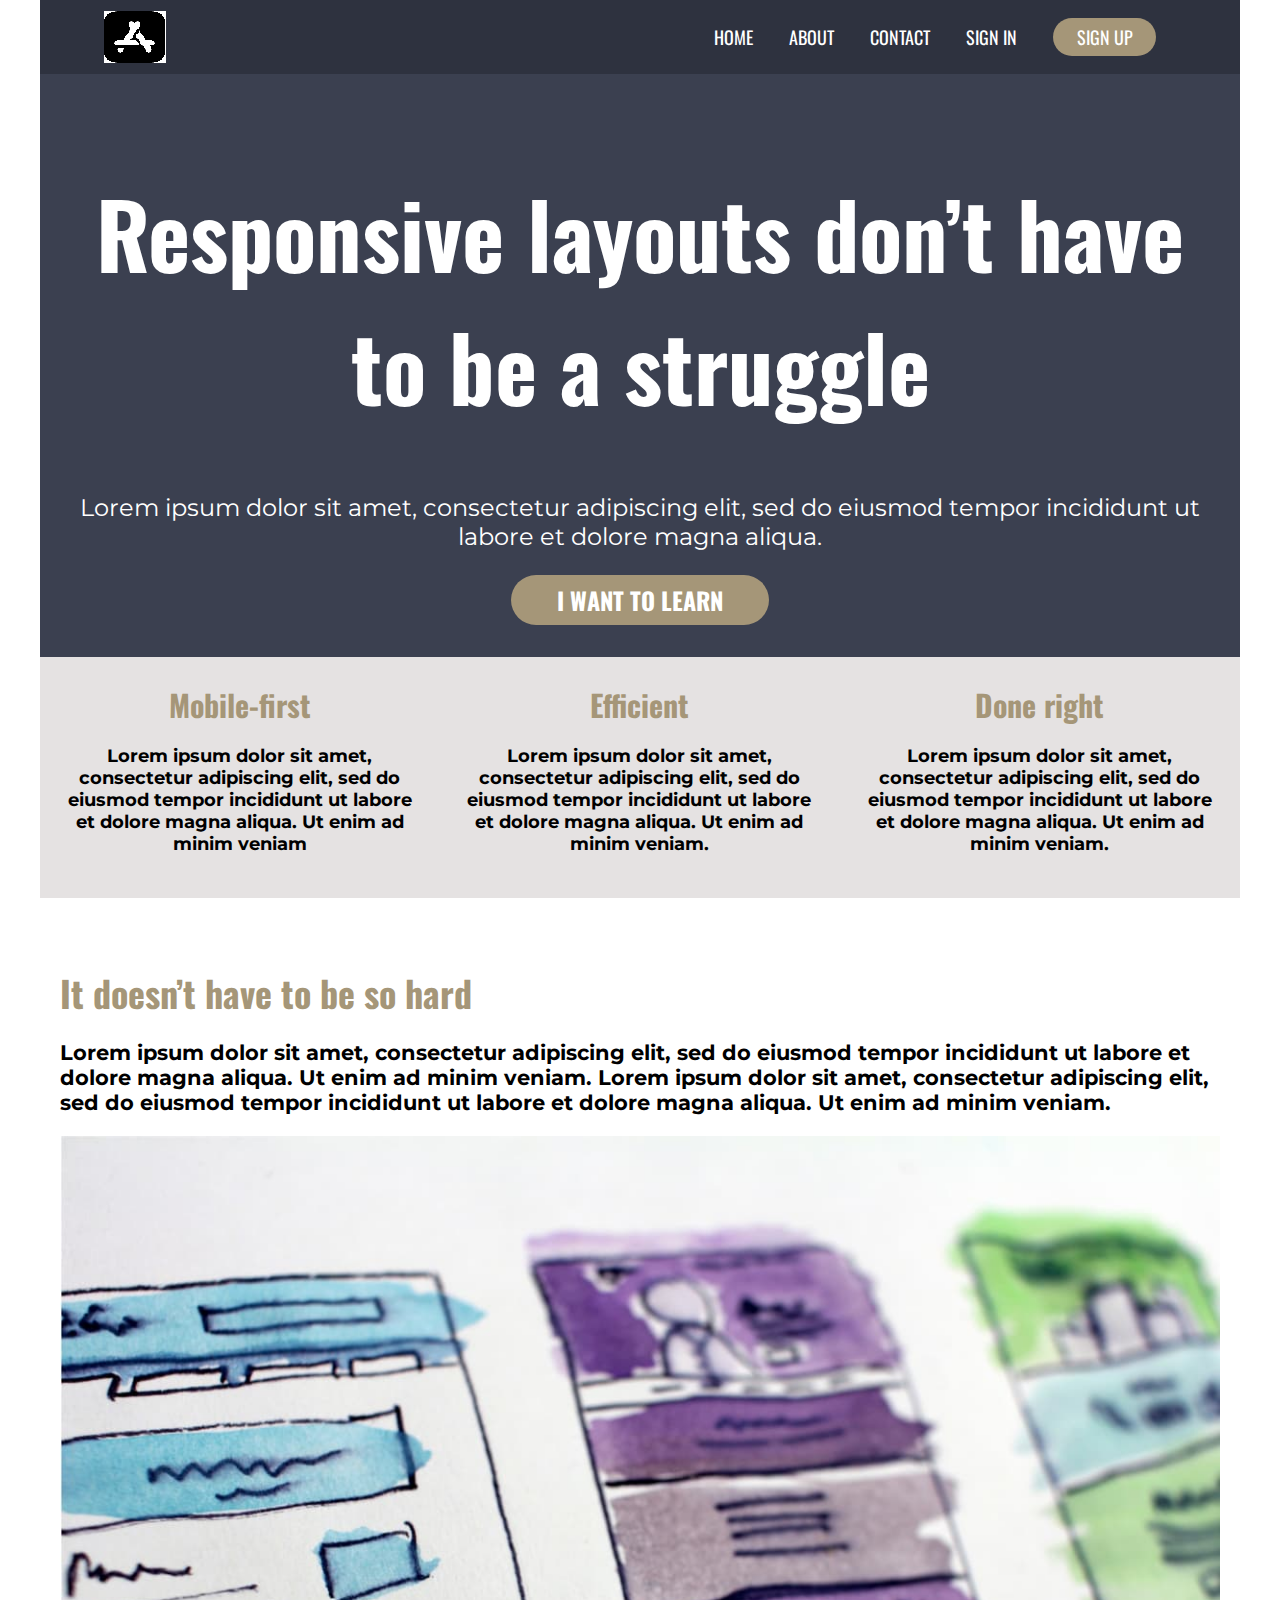
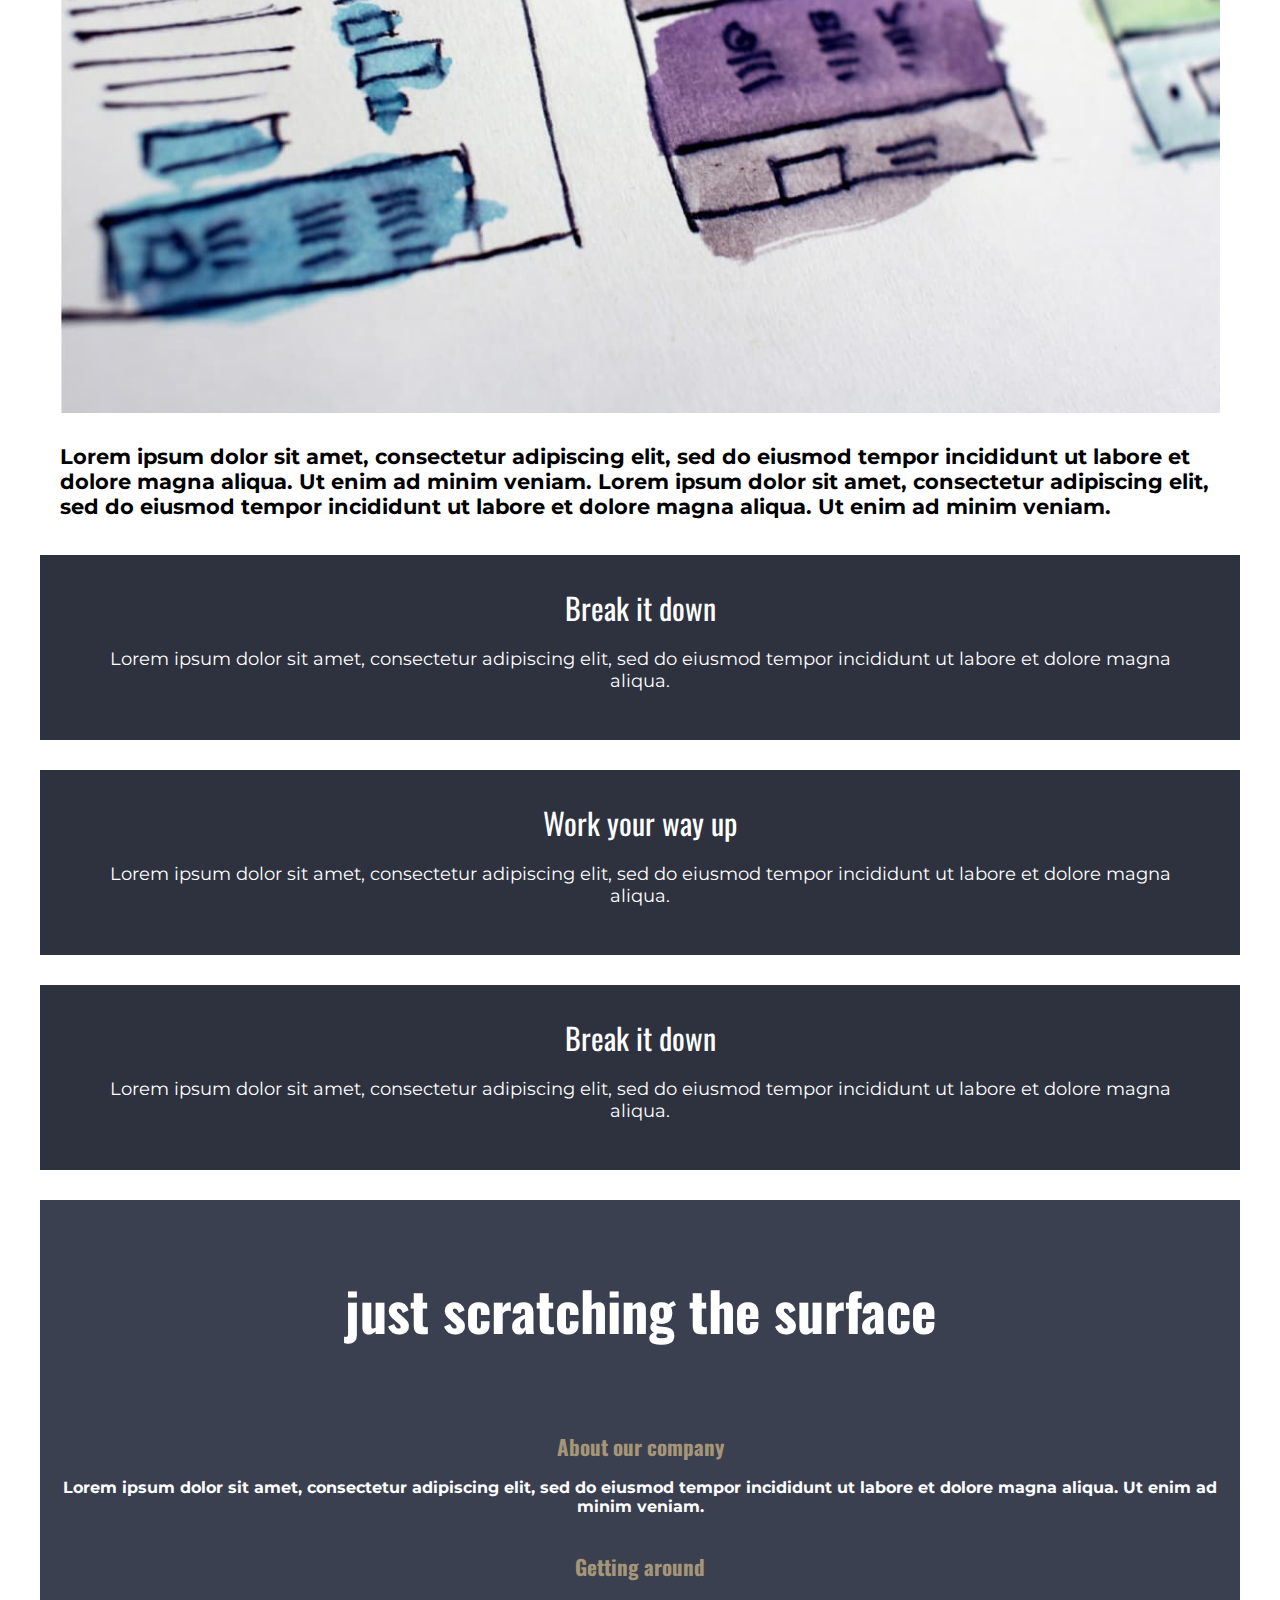
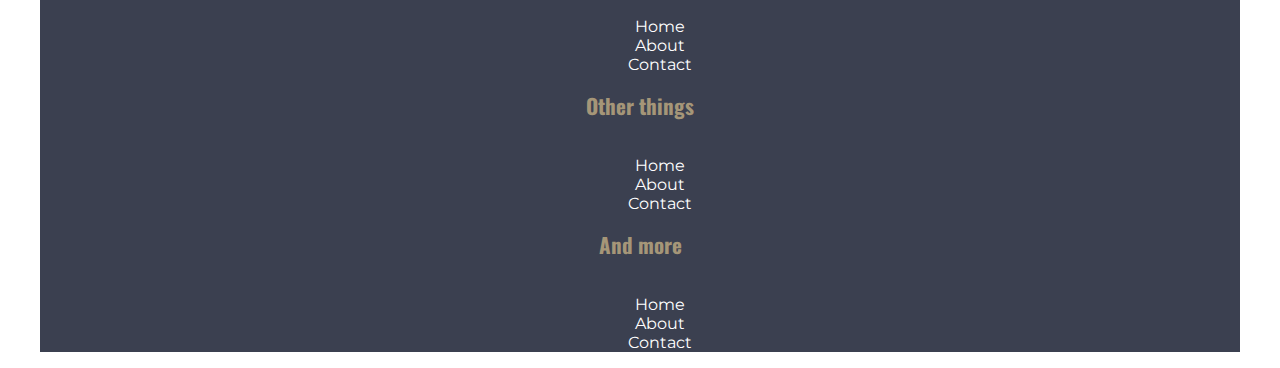
==== final-website/index.html @ a0a18062 "almost done simple web structure" ====
<!DOCTYPE html>
<html lang="en">
<head>
    <meta charset="UTF-8">
    <meta http-equiv="X-UA-Compatible" content="IE=edge">
    <meta name="viewport" content="width=device-width, initial-scale=1.0">
    <link rel="stylesheet" href="styles.css">
    <link href="https://fonts.googleapis.com/css2?family=Montserrat&family=Oswald:wght@700&display=swap" rel="stylesheet">
    <title>Hello</title>
</head>
<header>
    <div class="container">
        <nav class="nav">
            <img class="logo" src="app-store.png" alt="">
            <ul class="nav__list nav__list--primary">
                <li class="nav__item"><a href="#" class="nav__link">Home</a></li>
                <li class="nav__item"><a href="#" class="nav__link">About</a></li>
                <li class="nav__item"><a href="#" class="nav__link">Contact</a></li>
                <li class="nav__item"><a href="#" class="nav__link">Sign In</a></li>
                <li class="nav__item"><a href="#" class="nav__link nav__link--button">Sign up</a></li>
            </ul>
        </nav>
    </div>
</header>
<body>
    <section class="container">
        <div class="section1">    
            <h1 class="txt">Responsive
                layouts don’t have to be a
                struggle</h1>
                
            <p class="small-txt">Lorem ipsum dolor sit amet, consectetur
                adipiscing elit, sed do eiusmod tempor
                incididunt ut labore et dolore magna aliqua. </p>
                <a href="#" class="btn">I want to learn</a>
        </div>
    
    <section class="section2">
        <h2 class="sub-title">Mobile-first
            <p class="text1">Lorem ipsum dolor sit amet,
                consectetur adipiscing elit, sed do
                eiusmod tempor incididunt ut
                labore et dolore magna aliqua. Ut
                enim ad minim veniam</p>
        </h2>
        <h2 class="sub-title">Efficient
            <p class="text1">Lorem ipsum dolor sit amet,
                consectetur adipiscing elit, sed do
                eiusmod tempor incididunt ut
                labore et dolore magna aliqua. Ut
                enim ad minim veniam.</p>
        </h2>
        <h2 class="sub-title">Done right
            <p class="text1">Lorem ipsum dolor sit amet,
                consectetur adipiscing elit, sed do
                eiusmod tempor incididunt ut
                labore et dolore magna aliqua. Ut
                enim ad minim veniam.</p>
        </h2>
    </section>
    <section class="section3">
        <h3 class="sub-title2">It doesn’t have to be so hard
            <p class="text2">Lorem ipsum dolor sit amet, consectetur adipiscing elit, sed do
                eiusmod tempor incididunt ut labore et dolore magna aliqua. Ut
                enim ad minim veniam. Lorem ipsum dolor sit amet, consectetur
                adipiscing elit, sed do eiusmod tempor incididunt ut labore et
                dolore magna aliqua. Ut enim ad minim veniam.</p>
            <img src="the-image.jpg" alt="xxx">
            <p class="text2">Lorem ipsum dolor sit amet, consectetur adipiscing elit, sed do
                eiusmod tempor incididunt ut labore et dolore magna aliqua. Ut
                enim ad minim veniam. Lorem ipsum dolor sit amet, consectetur
                adipiscing elit, sed do eiusmod tempor incididunt ut labore et
                dolore magna aliqua. Ut enim ad minim veniam.
                </p>
        </h3>
    </section>
    <section class="section4">
        <div class="h4">Break it down
            <p class="text3">Lorem ipsum dolor sit amet,
                consectetur adipiscing elit, sed do
                eiusmod tempor incididunt ut
                labore et dolore magna aliqua.</p>
        </div>
        <div class="h4">Work your way up
            <p class="text3">Lorem ipsum dolor sit amet,
                consectetur adipiscing elit, sed do
                eiusmod tempor incididunt ut
                labore et dolore magna aliqua.
                </p>
        </div>
        <div class="h4">Break it down
            <p class="text3">Lorem ipsum dolor sit amet,
                consectetur adipiscing elit, sed do
                eiusmod tempor incididunt ut
                labore et dolore magna aliqua.</p>
        </div>
    </section>
    <div class=pre-section>
        <h4 class=pre-header>just scratching the surface</h4>
        <section class="section5">
            <h5>About our company
                <p class="text4">Lorem ipsum dolor sit amet, consectetur adipiscing
                    elit, sed do eiusmod tempor incididunt ut labore et
                    dolore magna aliqua. Ut enim ad minim veniam.</p>
            </h5>
            <h5>Getting around</h5>
                <ul>
                        <li><a href="#" class="btn2">Home</a></li>
                        <li><a href="#" class="btn2">About</a></li>
                        <li><a href="#" class="btn2">Contact</a></li>
                </ul>
            <h5>Other things</h5>
                <ul>
                    <li><a href="#" class="btn2">Home</a></li>
                    <li><a href="#" class="btn2">About</a></li>
                    <li><a href="#" class="btn2">Contact</a></li>
                </ul>
            <h5 >And more</h5>
                <ul>
                    <li><a href="#" class="btn2">Home</a></li>
                    <li><a href="#" class="btn2">About</a></li>
                    <li><a href="#" class="btn2">Contact</a></li>
                </ul>
            
        </section>
    </div>
    
</body>
</html>
---- final-website/styles.css ----
* ::before,
::after {
  box-sizing: border-box;
}

/* font-family: 'Montserrat', sans-serif;
font-family: 'Oswald', sans-serif; */

body {
  margin: 0;
}

.container {
  max-width: 1200px;
  margin: 0 auto;
  /* border: 1px solid green; */
  position: relative;
  text-align: center;
}

.nav {
  padding: 0.5em 0;
  background: #2e323f;
  display: flex;
  align-items: center;
  justify-content: space-between;
}

.nav__list {
  display: flex;
  margin-right: 3em;
}

.nav__item {
  list-style: none;
  margin-right: 2em;
  color: white;
  font-family: "Oswald", sans-serif;
  font-size: 18px;
}

.nav__link {
  color: #fff;
  text-decoration: none;
  text-transform: uppercase;
}

.nav__link--button {
  background: #a59678;
  padding: 0.35em 1.3em;
  border-radius: 100px;
}

.nav__link:hover {
  opacity: 0.75;
}

img {
  max-width: 100%;
}

.logo {
  margin-left: 4em;
}

.section1 {
  background: #3b4050;
  padding: 2em;
}

.btn {
  font-family: "Oswald", sans-serif;
  font-size: 24px;
  display: inline-block;
  text-decoration: none;
  text-transform: uppercase;
  color: #ffffff;
  font-weight: 900;
  background-color: #a59678;
  padding: 0.3em 1.9em 0.3em 1.9em;
  border-radius: 100px;
}

.txt {
  font-family: "Oswald", sans-serif;
  font-size: 90px;
  color: white;
}

.txt-secondary {
  font-family: "Oswald", sans-serif;
  font-size: 90px;
  color: #a59678;
}

.section2 {
  display: flex;
  text-align: center;
  background: rgb(229, 226, 226);
}

.sub-title {
  font-family: "Oswald", sans-serif;
  font-size: 30px;
  color: #a59678;
  margin-left: 20px;
  margin-right: 20px;
}

.text1 {
  font-family: "Montserrat", sans-serif;
  font-size: 18px;
  color: black;
}

.small-txt {
  font-family: "Montserrat", sans-serif;
  font-size: 24px;
  color: #ffff;
}

.section3 {
  text-align: left;
  padding-top: 2em;
}

.sub-title2 {
  font-family: "Oswald", sans-serif;
  font-size: 36px;
  color: #a59678;
  margin-left: 20px;
  margin-right: 20px;
}

.text2 {
  font-family: "Montserrat", sans-serif;
  font-size: 21px;
  color: black;
}

.h4 {
  font-family: "Oswald", sans-serif;
  font-size: 30px;
  text-align: center;
  background: #2e323f;
  color: #ffffff;
  padding-top: 1em;
  padding-bottom: 1em;
  margin-bottom: 1em;
}

.text3 {
  font-family: "Montserrat", sans-serif;
  font-size: 18px;
  margin-left: 50px;
  margin-right: 50px;
}

.pre-section {
  background: #3b4050;
  padding-top: 1em;
}

.section4 {
  /* display: flex; */
  align-items: center;
}

.section5 {
  /* display: flex; */
}

ul {
  list-style: none;
  text-decoration: none;
}

li {
  list-style: none;
  text-decoration: none;
}

h5 {
  font-family: "Oswald", sans-serif;
  font-size: 21px;
  color: #a59678;
  margin-top: 0;
}

.pre-header {
  font-family: "Oswald", sans-serif;
  font-size: 54px;
  color: #ffffff;
  margin-top: 1em;
  margin-bottom: 1.5em;
}

.title2 {
  display: center;
}

.text4 {
  font-family: "Montserrat", sans-serif;
  font-size: 16px;
  color: #ffffff;
}

.btn2 {
  font-family: "Montserrat", sans-serif;
  font-size: 16px;
  color: #ffff;
  text-decoration: none;
}

@media (max-width: 700px) {
}
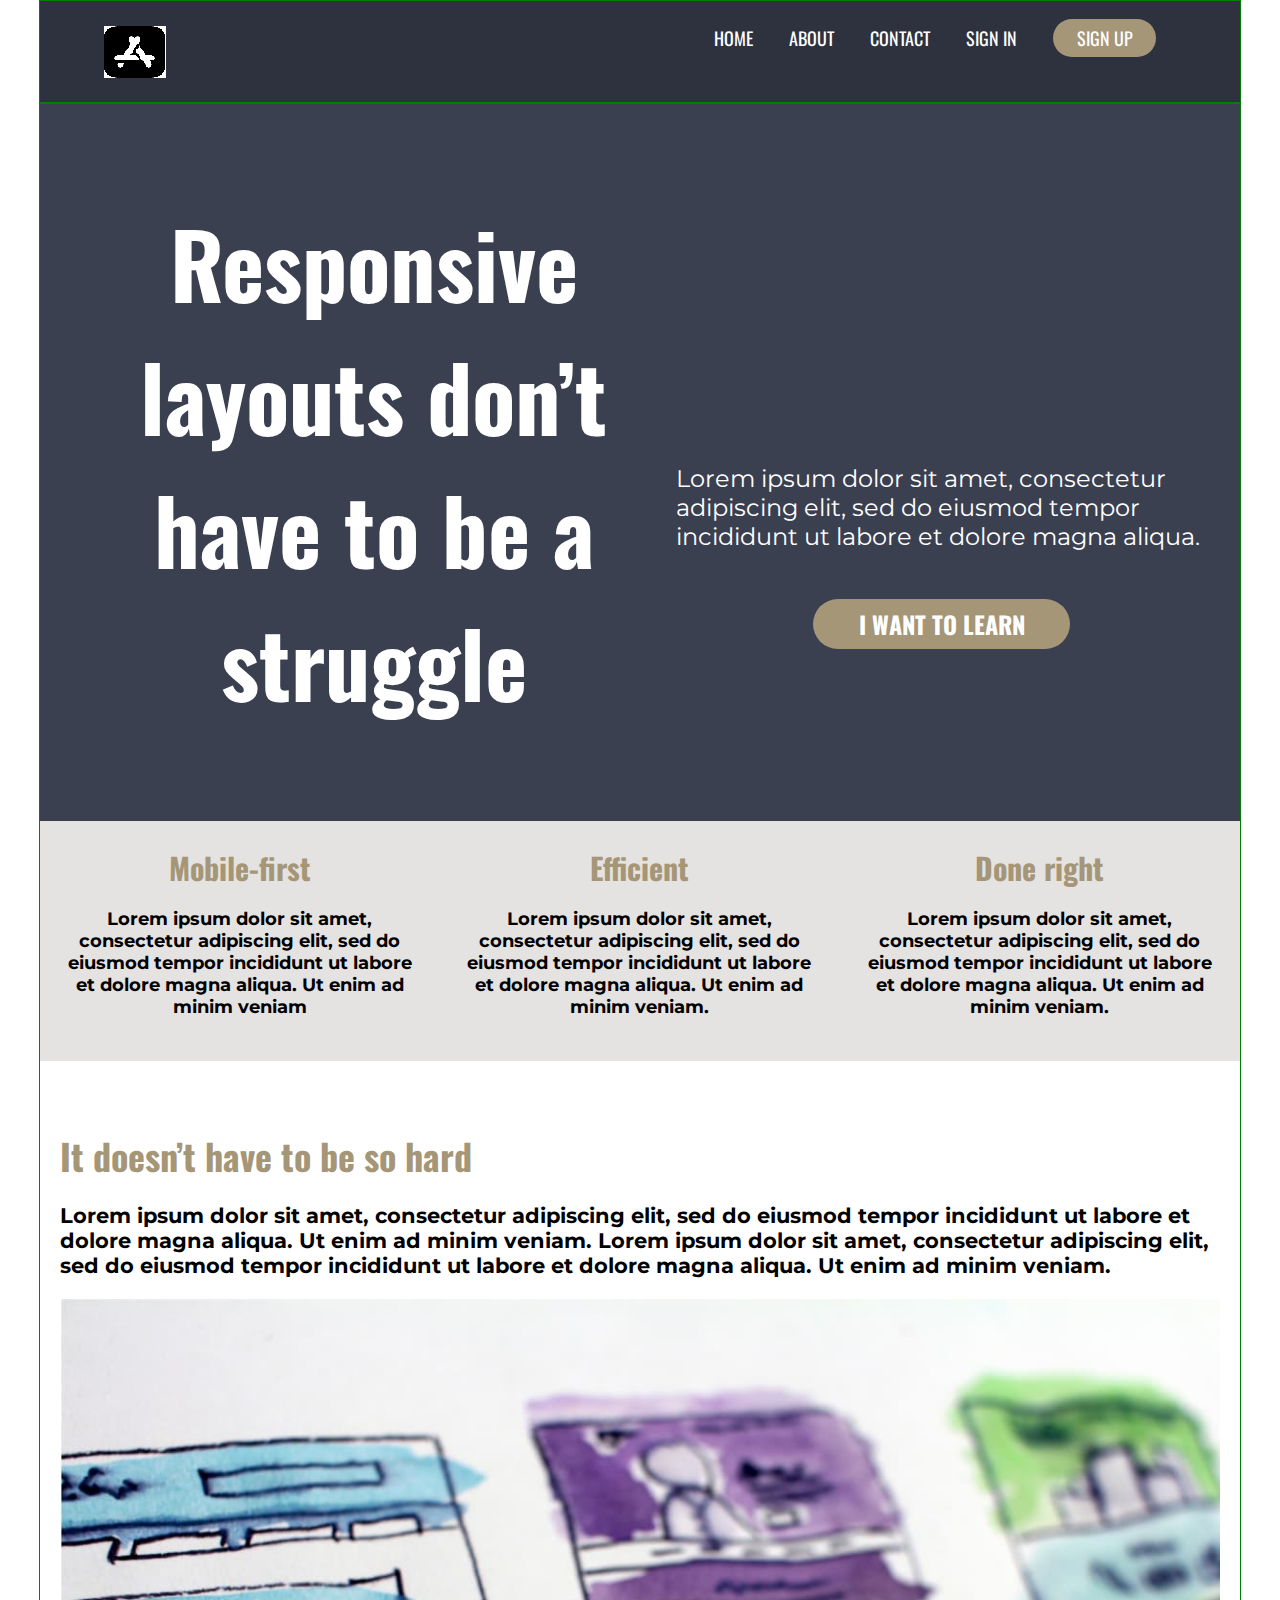
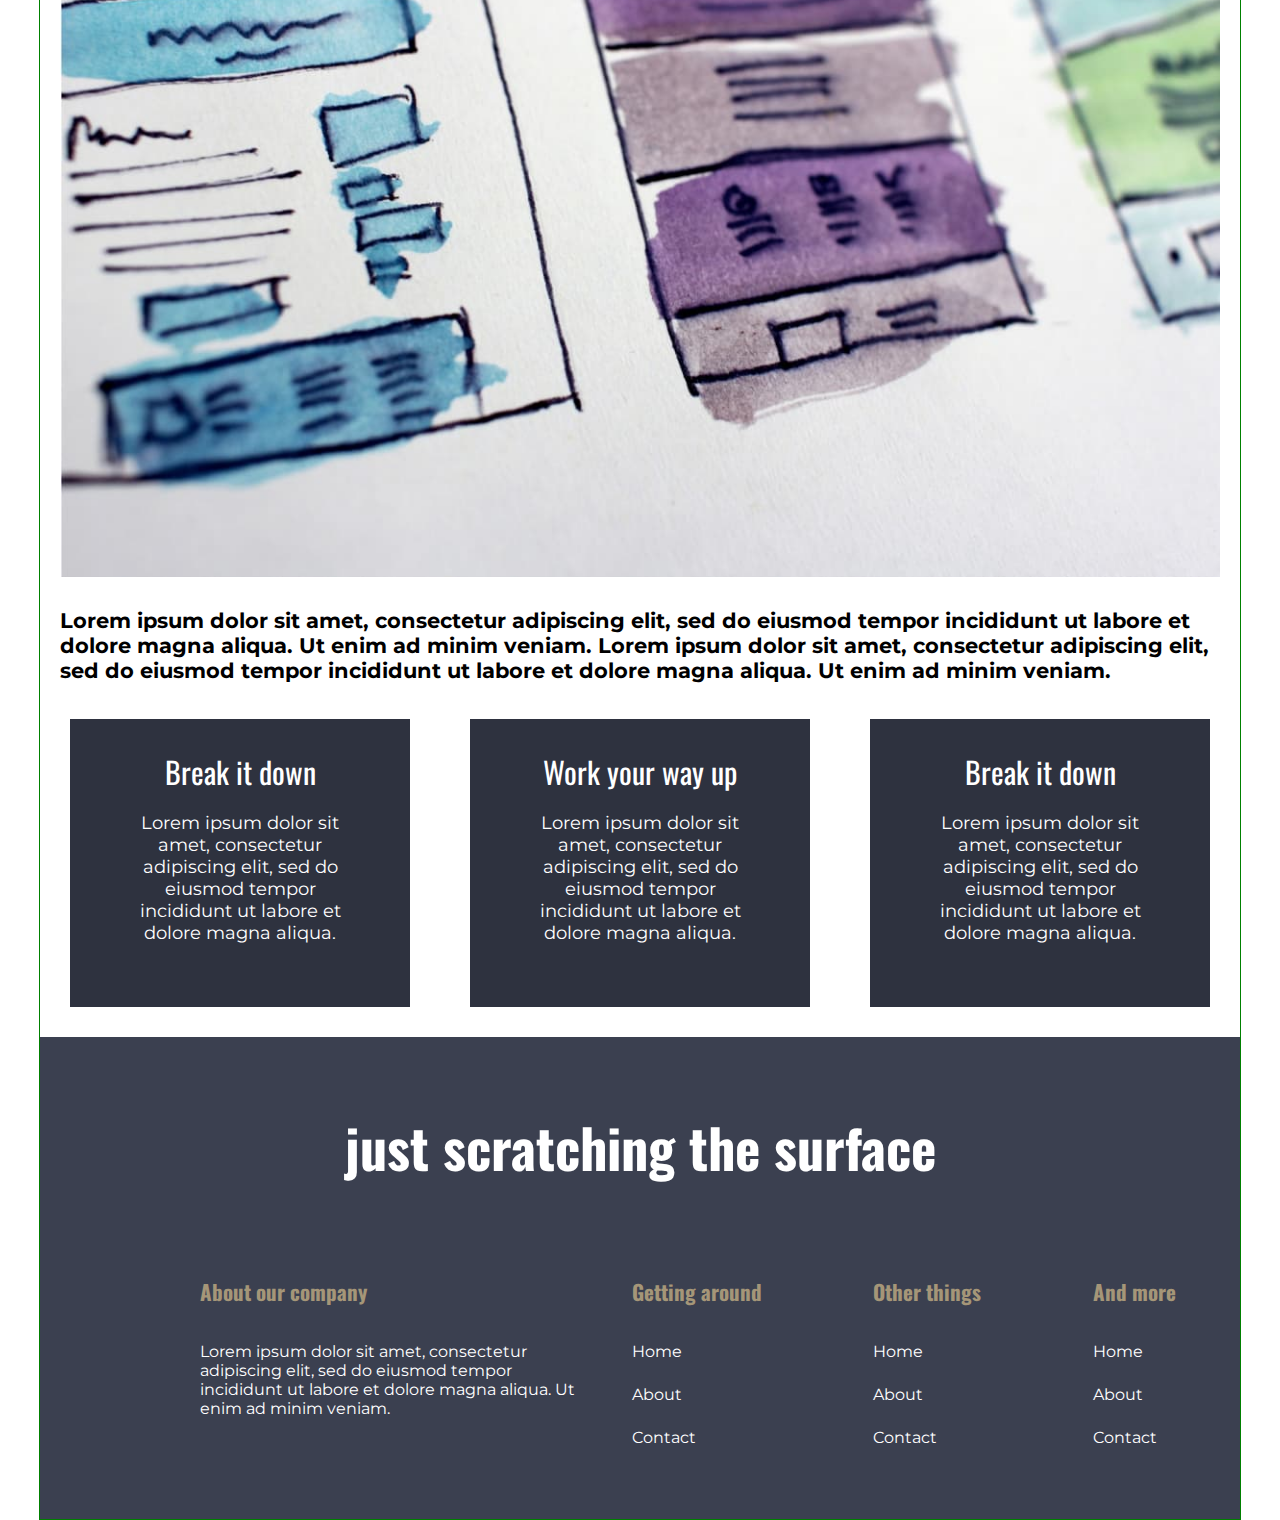
==== commit 5ccfbc25: "added @media and few updates" ====
--- a/final-website/index.html
+++ b/final-website/index.html
@@ -12,7 +12,7 @@
     <div class="container">
         <nav class="nav">
             <img class="logo" src="app-store.png" alt="">
-            <ul class="nav__list nav__list--primary">
+            <ul class="nav__list">
                 <li class="nav__item"><a href="#" class="nav__link">Home</a></li>
                 <li class="nav__item"><a href="#" class="nav__link">About</a></li>
                 <li class="nav__item"><a href="#" class="nav__link">Contact</a></li>
@@ -28,11 +28,12 @@
             <h1 class="txt">Responsive
                 layouts don’t have to be a
                 struggle</h1>
-                
-            <p class="small-txt">Lorem ipsum dolor sit amet, consectetur
-                adipiscing elit, sed do eiusmod tempor
-                incididunt ut labore et dolore magna aliqua. </p>
-                <a href="#" class="btn">I want to learn</a>
+            <div class="flex">   
+                <p class="small-txt">Lorem ipsum dolor sit amet, consectetur
+                    adipiscing elit, sed do eiusmod tempor
+                    incididunt ut labore et dolore magna aliqua.</p> 
+                    <a href="#" class="btn">I want to learn</a> 
+            </div>  
         </div>
     
     <section class="section2">
@@ -75,6 +76,7 @@
         </h3>
     </section>
     <section class="section4">
+
         <div class="h4">Break it down
             <p class="text3">Lorem ipsum dolor sit amet,
                 consectetur adipiscing elit, sed do
@@ -95,35 +97,43 @@
                 labore et dolore magna aliqua.</p>
         </div>
     </section>
+    
     <div class=pre-section>
         <h4 class=pre-header>just scratching the surface</h4>
-        <section class="section5">
-            <h5>About our company
-                <p class="text4">Lorem ipsum dolor sit amet, consectetur adipiscing
-                    elit, sed do eiusmod tempor incididunt ut labore et
-                    dolore magna aliqua. Ut enim ad minim veniam.</p>
-            </h5>
-            <h5>Getting around</h5>
-                <ul>
-                        <li><a href="#" class="btn2">Home</a></li>
-                        <li><a href="#" class="btn2">About</a></li>
-                        <li><a href="#" class="btn2">Contact</a></li>
-                </ul>
-            <h5>Other things</h5>
-                <ul>
-                    <li><a href="#" class="btn2">Home</a></li>
-                    <li><a href="#" class="btn2">About</a></li>
-                    <li><a href="#" class="btn2">Contact</a></li>
-                </ul>
-            <h5 >And more</h5>
-                <ul>
-                    <li><a href="#" class="btn2">Home</a></li>
-                    <li><a href="#" class="btn2">About</a></li>
-                    <li><a href="#" class="btn2">Contact</a></li>
-                </ul>
-            
-        </section>
+            <div class="nav-link">
+                <div class="col-special">
+                    <h5>About our company</h5>
+                        <p class="text4">Lorem ipsum dolor sit amet, consectetur adipiscing
+                            elit, sed do eiusmod tempor incididunt ut labore et
+                            dolore magna aliqua. Ut enim ad minim veniam.</p>
+                </div>
+                <div class="col">    
+                    <h5>Getting around</h5>
+                        <ul>
+                            <li><a href="#" class="btn2">Home</a></li>
+                            <li><a href="#" class="btn2">About</a></li>
+                            <li><a href="#" class="btn2">Contact</a></li>
+                        </ul>
+                </div>
+                <div class="col">
+                    <h5>Other things</h5>
+                        <ul>
+                            <li><a href="#" class="btn2">Home</a></li>
+                            <li><a href="#" class="btn2">About</a></li>
+                            <li><a href="#" class="btn2">Contact</a></li>
+                        </ul>
+                </div>
+                <div class="col">
+                    <h5>And more</h5>
+                        <ul>
+                            <li><a href="#" class="btn2">Home</a></li>
+                            <li><a href="#" class="btn2">About</a></li>
+                            <li><a href="#" class="btn2">Contact</a></li>
+                        </ul>
+                </div>
+            </div>
     </div>
-    
+    </section>
+    <script src="js-web.js"></script>
 </body>
 </html>--- a/final-website/styles.css
+++ b/final-website/styles.css
@@ -8,13 +8,14 @@
 
 body {
   margin: 0;
+  box-sizing: border-box;
 }
 
 .container {
   max-width: 1200px;
   margin: 0 auto;
-  /* border: 1px solid green; */
-  position: relative;
+  border: 1px solid green;
+
   text-align: center;
 }
 
@@ -68,6 +69,10 @@
   padding: 2em;
 }
 
+.flex {
+  margin-top: 0;
+}
+
 .btn {
   font-family: "Oswald", sans-serif;
   font-size: 24px;
@@ -147,6 +152,8 @@
   padding-top: 1em;
   padding-bottom: 1em;
   margin-bottom: 1em;
+  margin-left: 1em;
+  margin-right: 1em;
 }
 
 .text3 {
@@ -159,32 +166,34 @@
 .pre-section {
   background: #3b4050;
   padding-top: 1em;
+  padding-bottom: 3em;
 }
 
 .section4 {
-  /* display: flex; */
-  align-items: center;
+  display: inline;
 }
 
 .section5 {
-  /* display: flex; */
+  display: flex;
 }
 
 ul {
   list-style: none;
   text-decoration: none;
+  padding: 0;
 }
 
 li {
   list-style: none;
   text-decoration: none;
+  text-align: initial;
+  margin-bottom: 1.5em;
 }
 
 h5 {
   font-family: "Oswald", sans-serif;
   font-size: 21px;
   color: #a59678;
-  margin-top: 0;
 }
 
 .pre-header {
@@ -192,11 +201,23 @@
   font-size: 54px;
   color: #ffffff;
   margin-top: 1em;
-  margin-bottom: 1.5em;
-}
-
-.title2 {
-  display: center;
+  margin-bottom: 1em;
+}
+
+.nav-link {
+  display: flex;
+  justify-content: space-between;
+}
+
+.col-special {
+  text-align: left;
+  width: 32%;
+  margin-left: 10em;
+}
+.col {
+  justify-content: flex-start;
+  text-align: center;
+  margin-right: 4em;
 }
 
 .text4 {
@@ -212,5 +233,56 @@
   text-decoration: none;
 }
 
-@media (max-width: 700px) {
-}
+@media (max-width: 800px) {
+  .nav-link {
+    flex-direction: column;
+  }
+
+  .col-special {
+    text-align: center;
+  }
+
+  .col {
+    margin-left: 0;
+  }
+
+  li {
+    text-align: center;
+  }
+}
+
+@media (min-width: 800px) {
+  .nav__list {
+    margin-left: 0;
+  }
+
+  .section1 {
+    display: flex;
+  }
+
+  .flex {
+    margin-top: 19em;
+  }
+
+  .small-txt {
+    margin-bottom: 2em;
+    text-align: left;
+  }
+
+  .btn {
+    text-align: left;
+  }
+
+  .section4 {
+    display: flex;
+  }
+
+  .h4 {
+    padding-bottom: 1.5em;
+  }
+
+  /* .section5 {
+    display: flex;
+    margin: 0 auto;
+  } */
+}
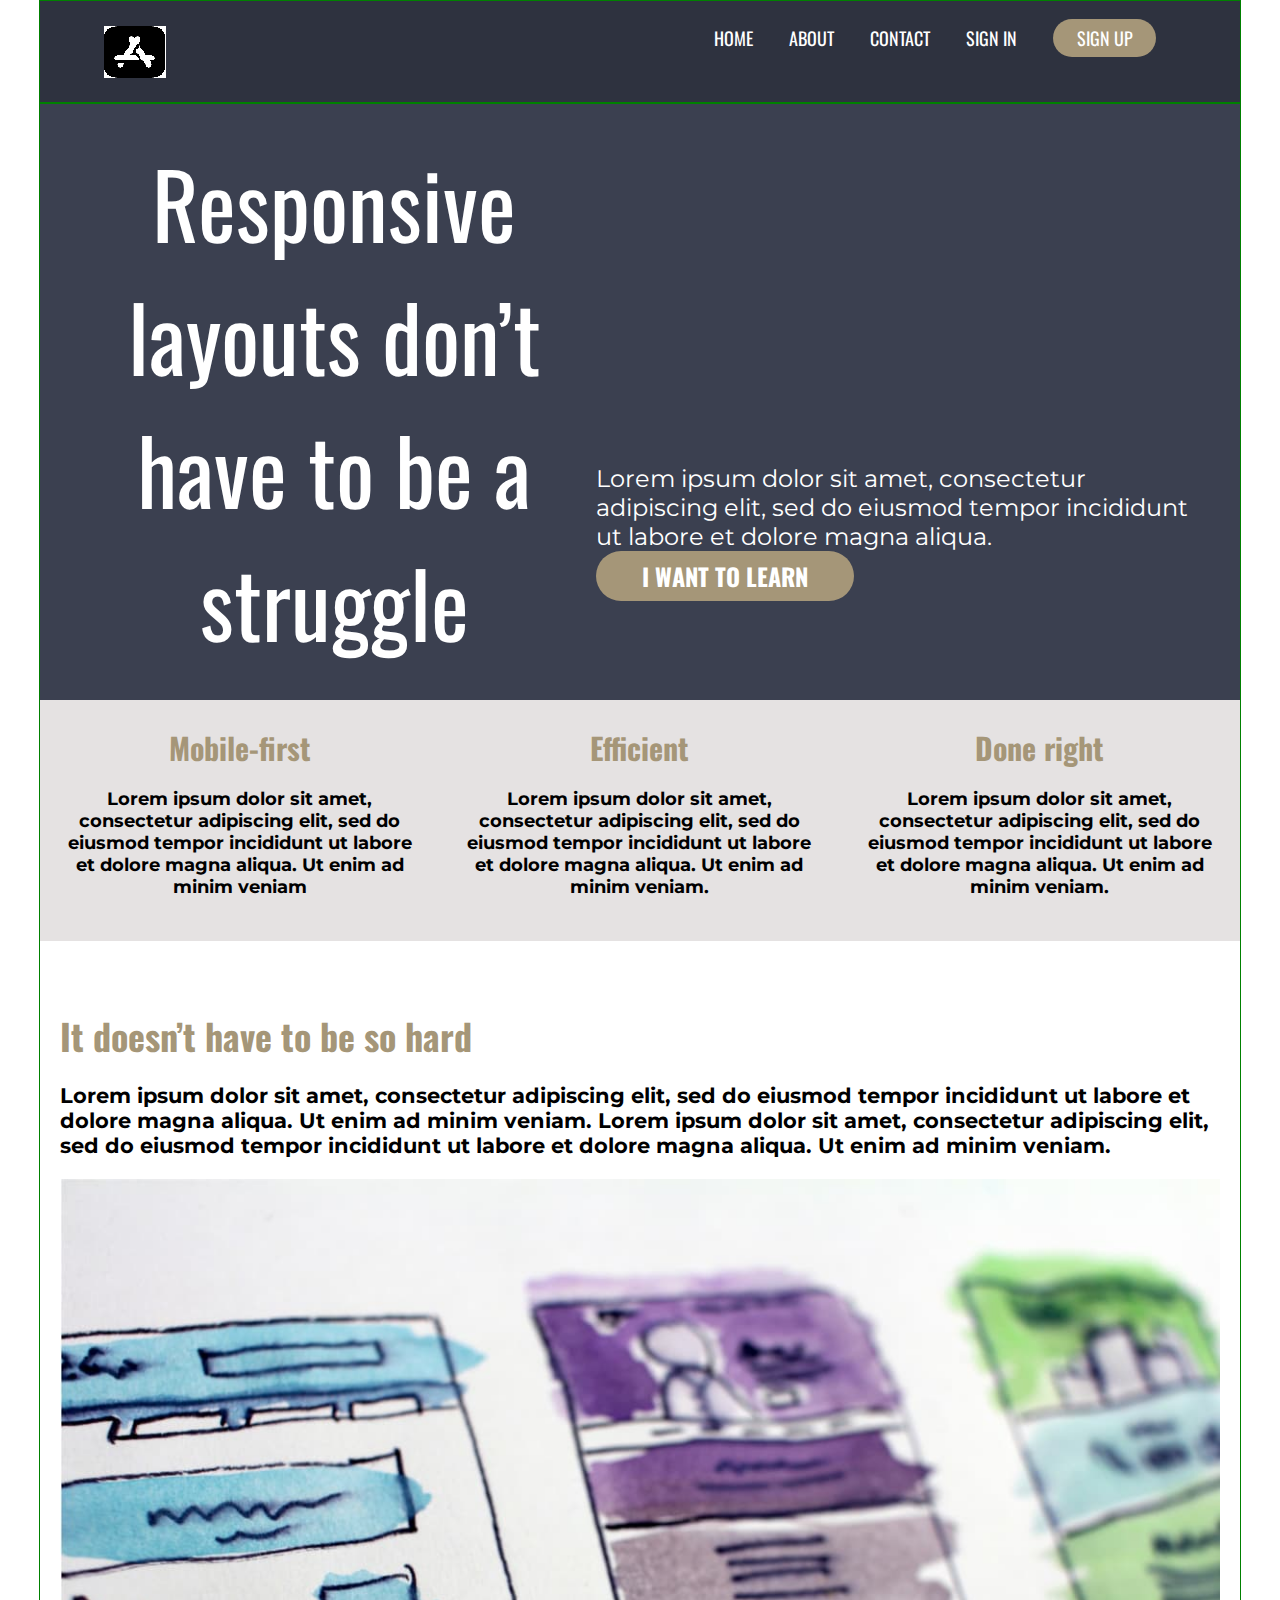
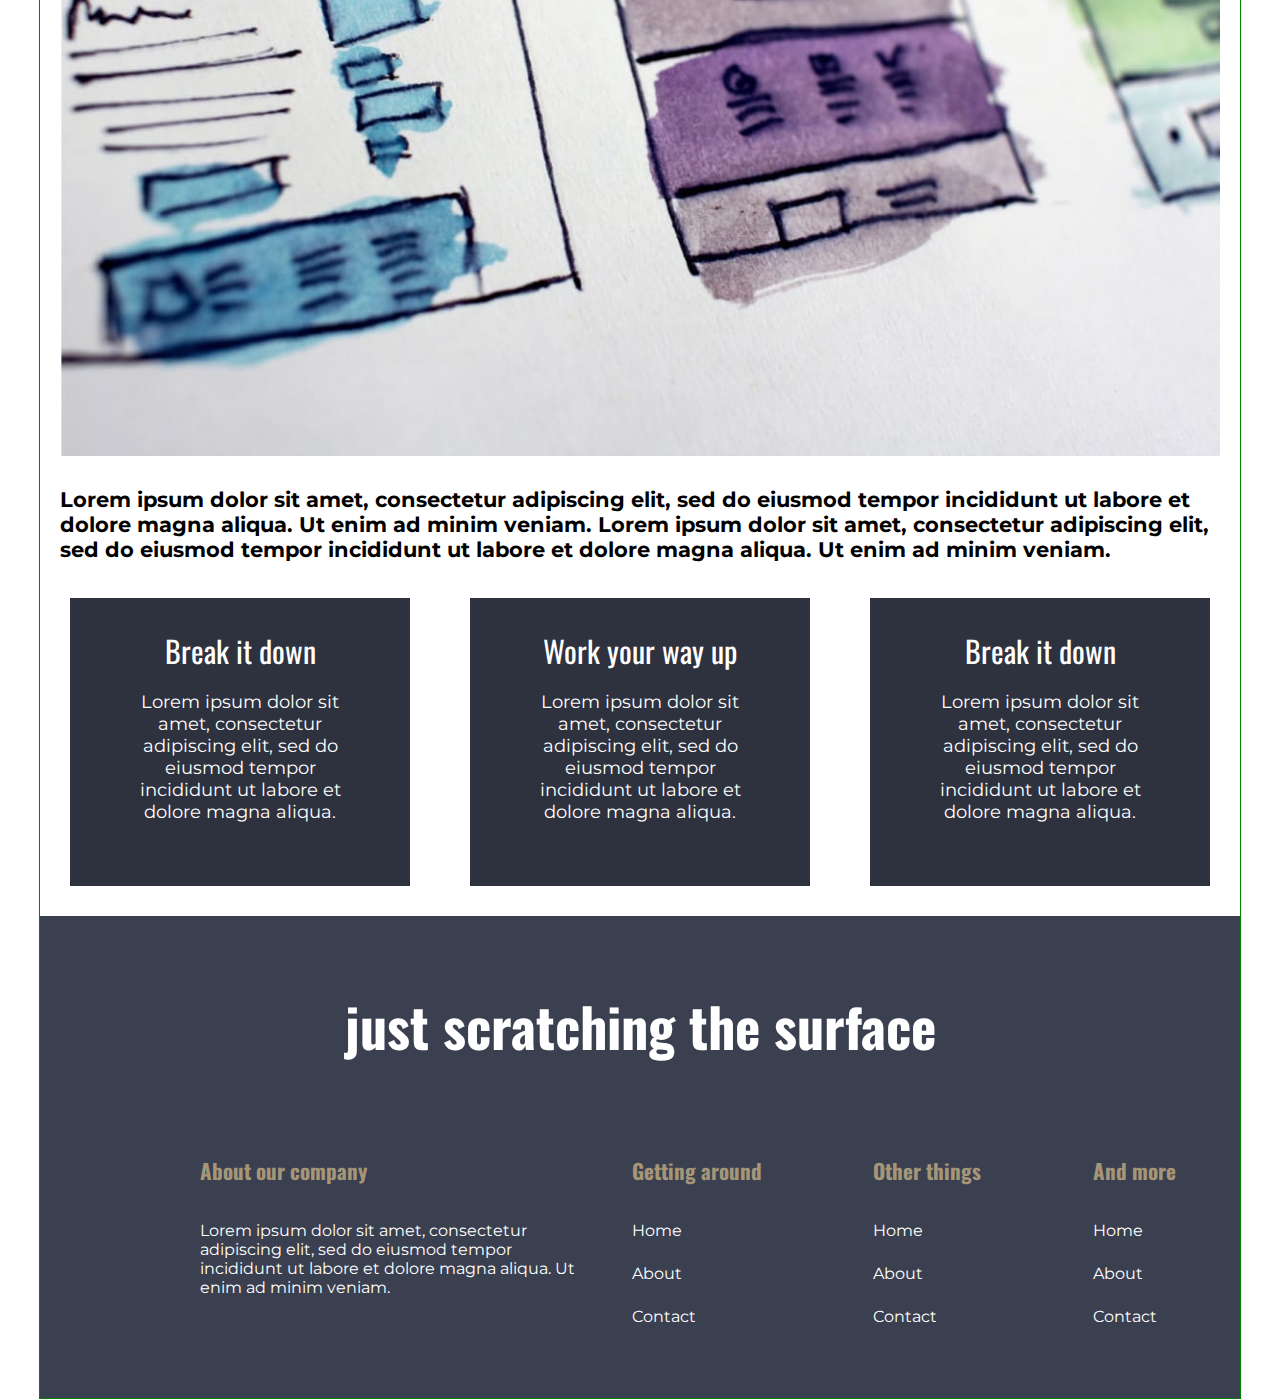
==== commit d03514d4: "span added" ====
--- a/final-website/index.html
+++ b/final-website/index.html
@@ -25,14 +25,16 @@
 <body>
     <section class="container">
         <div class="section1">    
-            <h1 class="txt">Responsive
-                layouts don’t have to be a
-                struggle</h1>
+            <div class="txt">Responsive
+                layouts <span class="txt-color">don’t have to be a
+                struggle</span></div>
             <div class="flex">   
                 <p class="small-txt">Lorem ipsum dolor sit amet, consectetur
                     adipiscing elit, sed do eiusmod tempor
-                    incididunt ut labore et dolore magna aliqua.</p> 
-                    <a href="#" class="btn">I want to learn</a> 
+                    incididunt ut labore et dolore magna aliqua.
+                    <a href="#" class="btn">I want to learn</a>
+                </p> 
+                     
             </div>  
         </div>
     
